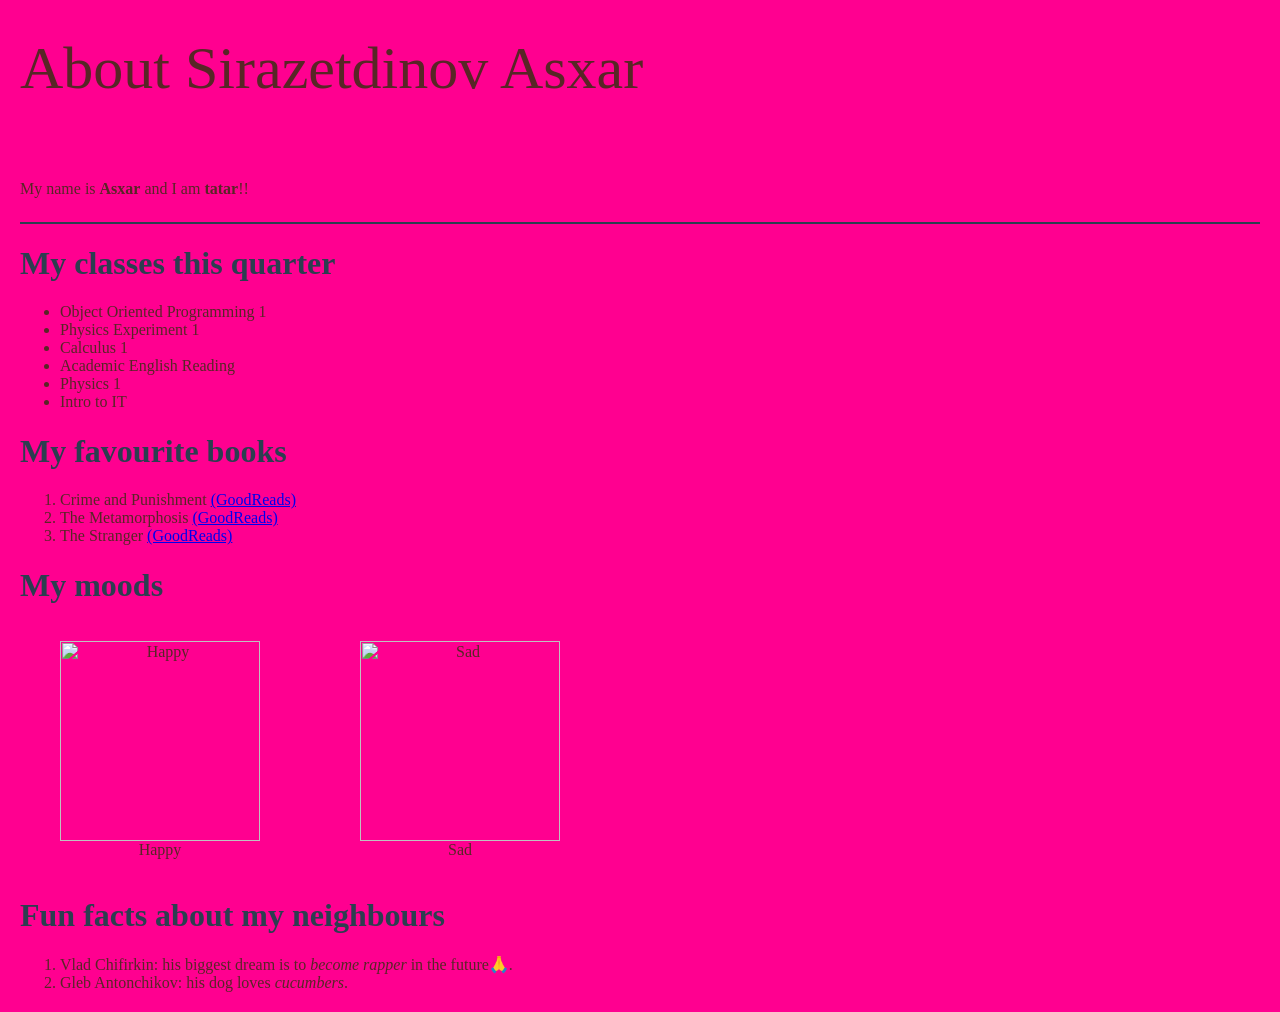
==== index.html @ d78a8f5c "Add files via upload" ====
<body>
    <p style="font-size: 60px;">About Sirazetdinov Asxar</p>
    <p>My name is <b>Asxar</b> and I am <b>tatar</b>!!</p>
    <hr>
    <h1>My classes this quarter</h1>
    <ul>
        <li>Object Oriented Programming 1</li>
        <li>Physics Experiment 1</li>
        <li>Calculus 1</li>
        <li>Academic English Reading</li>
        <li>Physics 1</li>
        <li>Intro to IT</li>
    </ul>
    <h1>My favourite books</h1>
    <ol>
        <li>Crime and Punishment <a href="https://www.goodreads.com/book/show/7144.Crime_and_Punishment?ac=1&from_search=true&qid=IlOHQYb2XO&rank=1">(GoodReads)</a> </li>
        <li>The Metamorphosis <a href="https://www.goodreads.com/book/show/485894.The_Metamorphosis?ref=nav_sb_ss_1_5">(GoodReads)</a> </li>
        <li>The Stranger <a href="https://www.goodreads.com/book/show/49552.The_Stranger">(GoodReads)</a> </li>
    </ol>
    <h1>My moods</h1>
<div style="display: flex; align-items: center; gap: 20px;">
    <figure style="text-align: center;">
        <img src="https://encrypted-tbn0.gstatic.com/images?q=tbn:ANd9GcQQhhz7fpmPf4qhe7s1xE1xWBILPRpi_GVL-Q&s" alt="Happy" height="200" style="width: auto;">
        <figcaption>Happy</figcaption>
    </figure>
    <figure style="text-align: center;">
        <img src="https://i.pinimg.com/236x/5b/69/c7/5b69c79d71ccd60156ae7df681fe95aa.jpg" alt="Sad" height="200" style="width: auto;">
        <figcaption>Sad</figcaption>
    </figure>
</div>
    <h1>Fun facts about my neighbours</h1>
    <ol>    
        <li>Vlad Chifirkin: his biggest dream is to <em>become rapper</em> in the future🙏.</li>
        <li>Gleb Antonchikov: his dog loves <em>cucumbers</em>.</li>
    </ol>
</body>
<style>
    body {
        font-family: "Comic Sans MS", "Comic Sans", cursive;
        margin: 20px;
        background-color: #ff0090;
        color: #582626;
    }
    h1 {
        color: #2c3e50;
    }
    p {
        line-height: 1.6;
    }
    hr {
        border: none;
        height: 2px;
        background-color: #2c3e50;
        margin: 20px 0;
    }
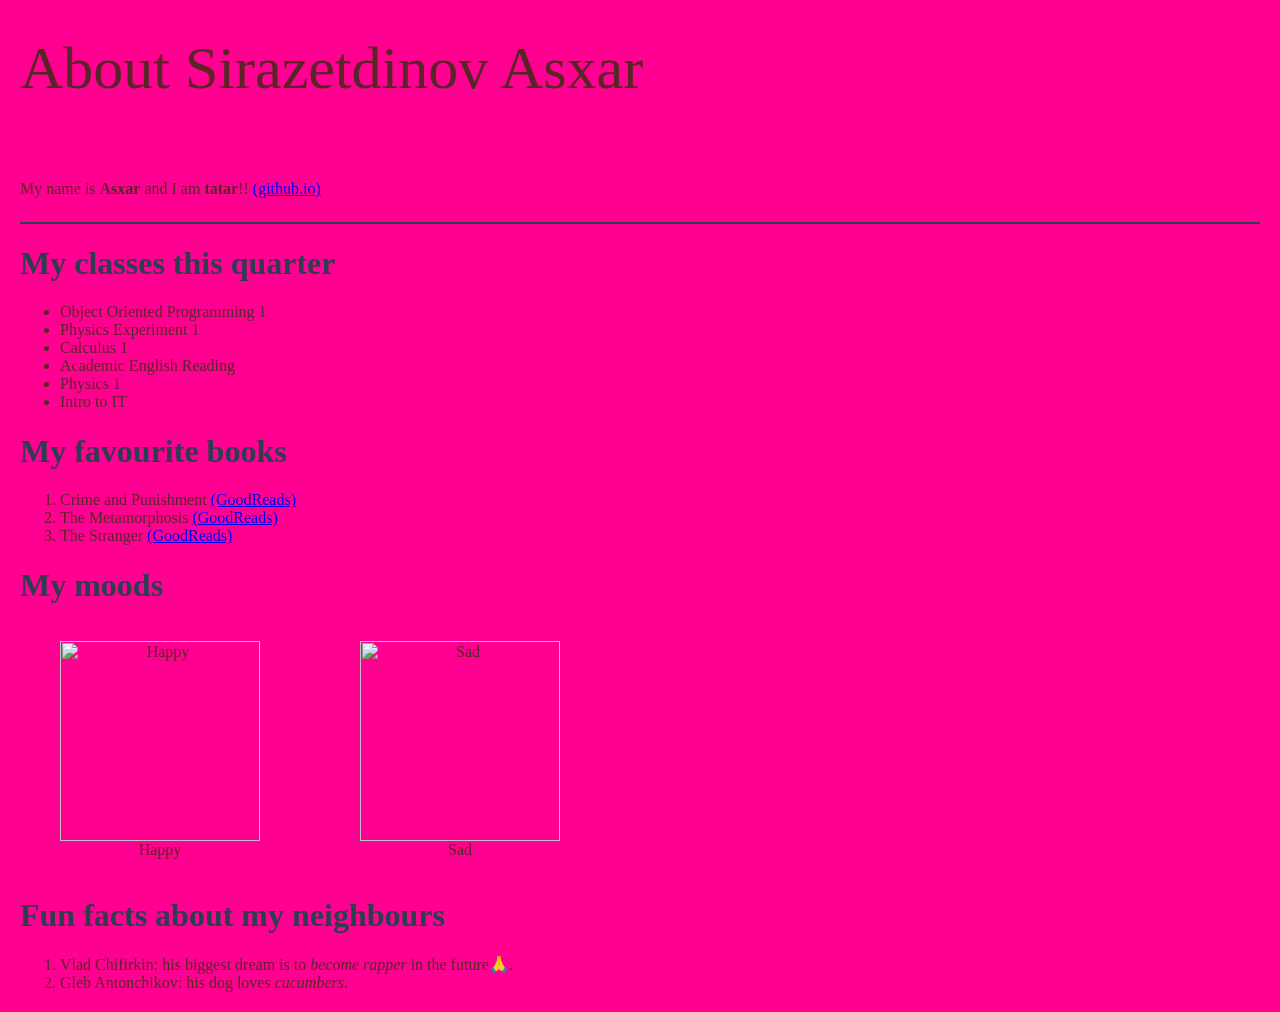
==== commit f4a57d0e: "Add files via upload" ====
--- a/index.html
+++ b/index.html
@@ -1,6 +1,6 @@
 <body>
     <p style="font-size: 60px;">About Sirazetdinov Asxar</p>
-    <p>My name is <b>Asxar</b> and I am <b>tatar</b>!!</p>
+    <p>My name is <b>Asxar</b> and I am <b>tatar</b>!! <a href="https://crewles.github.io">(github.io)</a></p>
     <hr>
     <h1>My classes this quarter</h1>
     <ul>
@@ -33,23 +33,5 @@
         <li>Vlad Chifirkin: his biggest dream is to <em>become rapper</em> in the future🙏.</li>
         <li>Gleb Antonchikov: his dog loves <em>cucumbers</em>.</li>
     </ol>
+    <link rel="stylesheet" href="main.css">
 </body>
-<style>
-    body {
-        font-family: "Comic Sans MS", "Comic Sans", cursive;
-        margin: 20px;
-        background-color: #ff0090;
-        color: #582626;
-    }
-    h1 {
-        color: #2c3e50;
-    }
-    p {
-        line-height: 1.6;
-    }
-    hr {
-        border: none;
-        height: 2px;
-        background-color: #2c3e50;
-        margin: 20px 0;
-    }
--- a/main.css
+++ b/main.css
@@ -0,0 +1,18 @@
+body {
+        font-family: "Comic Sans MS", "Comic Sans", cursive;
+        margin: 20px;
+        background-color: #ff0090;
+        color: #582626;
+    }
+    h1 {
+        color: #2c3e50;
+    }
+    p {
+        line-height: 1.6;
+    }
+    hr {
+        border: none;
+        height: 2px;
+        background-color: #2c3e50;
+        margin: 20px 0;
+    }
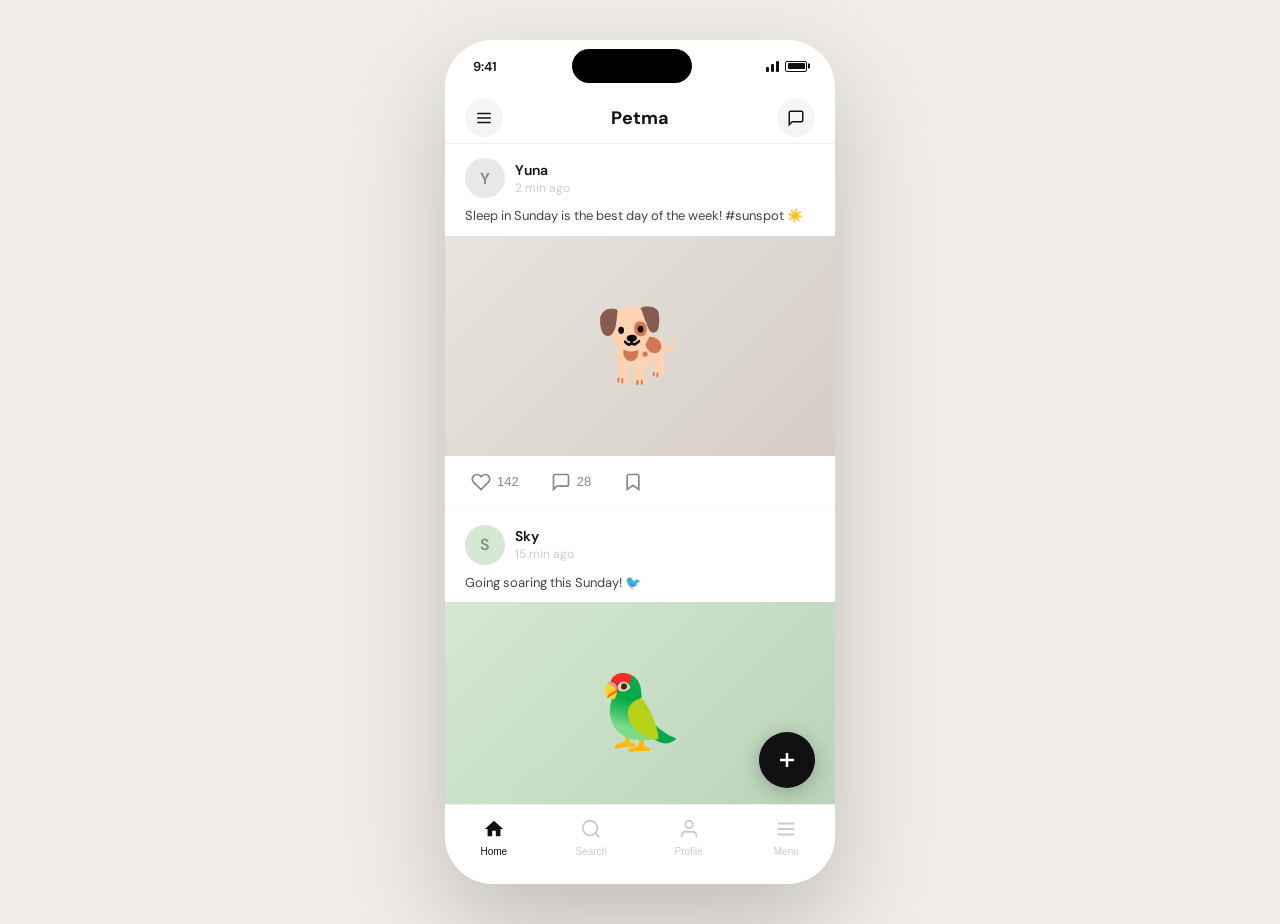
==== commit abe2e406: "Rename main.html to index.html" ====
--- a/index.html
+++ b/index.html
@@ -1,37 +1,579 @@
-<body>
-    <p style="font-size: 60px;">About Sirazetdinov Asxar</p>
-    <p>My name is <b>Asxar</b> and I am <b>tatar</b>!! <a href="https://crewles.github.io">(github.io)</a></p>
-    <hr>
-    <h1>My classes this quarter</h1>
-    <ul>
-        <li>Object Oriented Programming 1</li>
-        <li>Physics Experiment 1</li>
-        <li>Calculus 1</li>
-        <li>Academic English Reading</li>
-        <li>Physics 1</li>
-        <li>Intro to IT</li>
-    </ul>
-    <h1>My favourite books</h1>
-    <ol>
-        <li>Crime and Punishment <a href="https://www.goodreads.com/book/show/7144.Crime_and_Punishment?ac=1&from_search=true&qid=IlOHQYb2XO&rank=1">(GoodReads)</a> </li>
-        <li>The Metamorphosis <a href="https://www.goodreads.com/book/show/485894.The_Metamorphosis?ref=nav_sb_ss_1_5">(GoodReads)</a> </li>
-        <li>The Stranger <a href="https://www.goodreads.com/book/show/49552.The_Stranger">(GoodReads)</a> </li>
-    </ol>
-    <h1>My moods</h1>
-<div style="display: flex; align-items: center; gap: 20px;">
-    <figure style="text-align: center;">
-        <img src="https://encrypted-tbn0.gstatic.com/images?q=tbn:ANd9GcQQhhz7fpmPf4qhe7s1xE1xWBILPRpi_GVL-Q&s" alt="Happy" height="200" style="width: auto;">
-        <figcaption>Happy</figcaption>
-    </figure>
-    <figure style="text-align: center;">
-        <img src="https://i.pinimg.com/236x/5b/69/c7/5b69c79d71ccd60156ae7df681fe95aa.jpg" alt="Sad" height="200" style="width: auto;">
-        <figcaption>Sad</figcaption>
-    </figure>
-</div>
-    <h1>Fun facts about my neighbours</h1>
-    <ol>    
-        <li>Vlad Chifirkin: his biggest dream is to <em>become rapper</em> in the future🙏.</li>
-        <li>Gleb Antonchikov: his dog loves <em>cucumbers</em>.</li>
-    </ol>
-    <link rel="stylesheet" href="main.css">
-</body>
+<!DOCTYPE html>
+<html lang="en">
+<head>
+<meta charset="UTF-8">
+<meta name="viewport" content="width=device-width, initial-scale=1.0">
+<title>Petma App</title>
+<link href="https://fonts.googleapis.com/css2?family=DM+Sans:wght@400;500;600;700&display=swap" rel="stylesheet">
+<style>
+  * { margin: 0; padding: 0; box-sizing: border-box; }
+  body {
+    font-family: 'DM Sans', sans-serif;
+    background: #F0EDE8;
+    display: flex;
+    align-items: center;
+    justify-content: center;
+    min-height: 100vh;
+    padding: 40px;
+  }
+
+  .phone {
+    width: 390px;
+    height: 844px;
+    background: #fff;
+    border-radius: 48px;
+    overflow: hidden;
+    box-shadow: 0 40px 100px rgba(0,0,0,0.2);
+    display: flex;
+    flex-direction: column;
+    position: relative;
+  }
+
+  /* Status Bar */
+  .status-bar {
+    height: 52px;
+    background: #fff;
+    display: flex;
+    align-items: center;
+    justify-content: space-between;
+    padding: 0 28px;
+    font-size: 13px;
+    font-weight: 600;
+    color: #111;
+    flex-shrink: 0;
+    z-index: 10;
+  }
+  .dynamic-island {
+    width: 120px; height: 34px;
+    background: #000; border-radius: 20px;
+  }
+  .status-icons { display: flex; gap: 6px; align-items: center; }
+  .signal { display: flex; gap: 2px; align-items: flex-end; }
+  .signal span { background: #111; border-radius: 1px; width: 3px; }
+  .signal span:nth-child(1) { height: 5px; }
+  .signal span:nth-child(2) { height: 8px; }
+  .signal span:nth-child(3) { height: 11px; }
+  .battery {
+    width: 22px; height: 11px; border: 1.5px solid #111;
+    border-radius: 2px; position: relative; display: flex;
+    align-items: center; padding: 1.5px;
+  }
+  .battery::after {
+    content: ''; position: absolute; right: -4px; top: 50%;
+    transform: translateY(-50%); width: 2px; height: 5px;
+    background: #111; border-radius: 0 1px 1px 0;
+  }
+  .battery-fill { background: #111; border-radius: 1px; flex: 1; height: 100%; }
+
+  /* Top Nav */
+  .top-nav {
+    height: 52px;
+    display: flex;
+    align-items: center;
+    justify-content: space-between;
+    padding: 0 20px;
+    border-bottom: 1px solid #F0F0F0;
+    flex-shrink: 0;
+  }
+  .nav-title { font-size: 18px; font-weight: 700; color: #111; }
+  .icon-btn {
+    width: 38px; height: 38px; border-radius: 50%;
+    background: #F5F5F5; display: flex; align-items: center;
+    justify-content: center; cursor: pointer; transition: background 0.15s;
+    border: none; outline: none;
+  }
+  .icon-btn:hover { background: #EBEBEB; }
+  .icon-btn:active { background: #E0E0E0; transform: scale(0.95); }
+  .icon-btn svg { width: 18px; height: 18px; }
+
+  /* Screens */
+  .screen {
+    display: none;
+    flex-direction: column;
+    flex: 1;
+    overflow: hidden;
+  }
+  .screen.active { display: flex; }
+
+  /* Scrollable content */
+  .scroll-area {
+    flex: 1;
+    overflow-y: auto;
+    overflow-x: hidden;
+  }
+  .scroll-area::-webkit-scrollbar { display: none; }
+
+  /* Bottom Nav */
+  .bottom-nav {
+    height: 80px;
+    display: flex;
+    border-top: 1px solid #F0F0F0;
+    padding-bottom: 16px;
+    flex-shrink: 0;
+    background: #fff;
+    z-index: 10;
+  }
+  .nav-tab {
+    flex: 1; display: flex; flex-direction: column;
+    align-items: center; justify-content: center; gap: 4px;
+    cursor: pointer; transition: opacity 0.15s;
+    border: none; background: none; outline: none;
+  }
+  .nav-tab:active { opacity: 0.6; }
+  .nav-tab .tab-icon { width: 26px; height: 26px; display: flex; align-items: center; justify-content: center; }
+  .nav-tab .tab-label { font-size: 10px; color: #CCC; font-weight: 500; }
+  .nav-tab.active .tab-label { color: #111; }
+
+  /* ── HOME ── */
+  .post { border-bottom: 1px solid #F5F5F5; padding-bottom: 8px; }
+  .post-header {
+    display: flex; align-items: center;
+    gap: 10px; padding: 14px 20px 8px;
+  }
+  .avatar {
+    width: 40px; height: 40px; border-radius: 50%;
+    background: #E8E8E8; flex-shrink: 0;
+    display: flex; align-items: center; justify-content: center;
+    font-size: 16px; font-weight: 600; color: #888;
+  }
+  .post-user-name { font-size: 14px; font-weight: 600; color: #111; }
+  .post-time { font-size: 12px; color: #CCC; margin-top: 1px; }
+  .post-caption { font-size: 13px; color: #444; padding: 0 20px 10px; line-height: 1.5; }
+  .post-image {
+    width: 100%; height: 220px;
+    display: flex; align-items: center; justify-content: center;
+  }
+  .pet-emoji { font-size: 72px; }
+  .post-actions {
+    display: flex; align-items: center;
+    gap: 20px; padding: 10px 20px 4px;
+  }
+  .action-btn {
+    display: flex; align-items: center; gap: 6px;
+    background: none; border: none; cursor: pointer;
+    padding: 6px; border-radius: 8px; transition: background 0.15s;
+  }
+  .action-btn:hover { background: #F5F5F5; }
+  .action-btn:active { background: #EBEBEB; transform: scale(0.95); }
+  .action-count { font-size: 13px; color: #888; font-weight: 500; }
+  .fab {
+    width: 56px; height: 56px; border-radius: 50%;
+    background: #111; position: absolute;
+    bottom: 96px; right: 20px;
+    display: flex; align-items: center; justify-content: center;
+    box-shadow: 0 4px 20px rgba(0,0,0,0.25);
+    cursor: pointer; border: none; transition: transform 0.15s, box-shadow 0.15s;
+    z-index: 5;
+  }
+  .fab:hover { transform: scale(1.05); box-shadow: 0 6px 24px rgba(0,0,0,0.3); }
+  .fab:active { transform: scale(0.95); }
+
+  /* ── PROFILE ── */
+  .profile-cover {
+    height: 140px;
+    background: linear-gradient(135deg, #C9C2B8 0%, #A89E93 100%);
+    position: relative; flex-shrink: 0;
+  }
+  .profile-avatar-wrap {
+    width: 80px; height: 80px; border-radius: 50%;
+    background: #D4CFC9; border: 4px solid #FFF;
+    position: absolute; bottom: -40px; left: 20px;
+    display: flex; align-items: center; justify-content: center;
+    font-size: 32px;
+  }
+  .profile-edit {
+    position: absolute; bottom: 12px; right: 20px;
+    width: 36px; height: 36px; border-radius: 50%;
+    background: rgba(255,255,255,0.9);
+    display: flex; align-items: center; justify-content: center;
+    cursor: pointer; border: none; transition: background 0.15s;
+  }
+  .profile-edit:hover { background: #fff; }
+  .profile-info { padding: 50px 20px 14px; }
+  .profile-name { font-size: 20px; font-weight: 700; color: #111; }
+  .profile-loc { font-size: 13px; color: #AAA; margin-top: 2px; }
+  .profile-stats { display: flex; gap: 28px; margin-top: 12px; }
+  .stat-item { text-align: left; }
+  .stat-num { font-size: 17px; font-weight: 700; color: #111; }
+  .stat-lbl { font-size: 11px; color: #AAA; margin-top: 1px; }
+  .profile-bio { font-size: 13px; color: #555; line-height: 1.5; margin-top: 12px; }
+  .tags-row { display: flex; gap: 8px; flex-wrap: wrap; padding: 12px 20px; }
+  .tag {
+    background: #F5F3F0; border-radius: 20px;
+    padding: 5px 13px; font-size: 12px; color: #555; font-weight: 500;
+    cursor: pointer; transition: background 0.15s;
+  }
+  .tag:hover { background: #EAE8E4; }
+  .profile-tabs { display: flex; border-bottom: 1px solid #F0F0F0; padding: 0 20px; }
+  .profile-tab {
+    padding: 10px 16px; font-size: 13px; font-weight: 500;
+    color: #CCC; cursor: pointer; border: none; background: none;
+    border-bottom: 2px solid transparent; transition: color 0.15s;
+  }
+  .profile-tab.active { color: #111; border-bottom: 2px solid #111; }
+  .posts-grid { display: grid; grid-template-columns: 1fr 1fr 1fr; gap: 2px; }
+  .grid-cell {
+    aspect-ratio: 1; background: #EAE7E2;
+    display: flex; align-items: center; justify-content: center;
+    font-size: 32px; cursor: pointer; transition: opacity 0.15s;
+  }
+  .grid-cell:hover { opacity: 0.85; }
+
+  /* ── SEARCH ── */
+  .search-bar-wrap { display: flex; align-items: center; gap: 10px; padding: 10px 20px; }
+  .search-input {
+    flex: 1; height: 40px; background: #F5F5F5;
+    border-radius: 12px; display: flex; align-items: center;
+    gap: 8px; padding: 0 14px; cursor: text;
+  }
+  .search-ph { font-size: 14px; color: #BBB; }
+  .cancel-lnk { font-size: 14px; color: #111; font-weight: 500; cursor: pointer; }
+  .cancel-lnk:hover { opacity: 0.7; }
+  .filter-row { display: flex; gap: 8px; padding: 0 20px 12px; overflow: hidden; }
+  .chip {
+    background: #F5F3F0; border-radius: 20px; padding: 5px 14px;
+    font-size: 12px; color: #555; font-weight: 500;
+    cursor: pointer; white-space: nowrap; border: none;
+    transition: background 0.15s, color 0.15s;
+  }
+  .chip.active { background: #111; color: #fff; }
+  .chip:hover:not(.active) { background: #EAE8E4; }
+  .section-head { font-size: 14px; font-weight: 700; color: #111; padding: 4px 20px 8px; }
+  .search-grid { display: grid; grid-template-columns: 1fr 1fr; gap: 6px; padding: 0 20px 12px; }
+  .search-cell {
+    aspect-ratio: 1; border-radius: 12px; background: #EAE7E2;
+    display: flex; align-items: center; justify-content: center;
+    font-size: 36px; cursor: pointer; transition: opacity 0.15s;
+  }
+  .search-cell:hover { opacity: 0.85; }
+
+  /* ── MENU ── */
+  .menu-user {
+    display: flex; align-items: center; gap: 14px;
+    padding: 20px; border-bottom: 1px solid #F0F0F0;
+  }
+  .menu-avatar {
+    width: 54px; height: 54px; border-radius: 50%;
+    background: #D4CFC9; display: flex; align-items: center;
+    justify-content: center; font-size: 26px;
+  }
+  .menu-user-name { font-size: 16px; font-weight: 700; color: #111; }
+  .menu-user-handle { font-size: 13px; color: #AAA; margin-top: 2px; }
+  .menu-item {
+    display: flex; align-items: center; gap: 16px;
+    padding: 16px 20px; border-bottom: 1px solid #F5F5F5;
+    cursor: pointer; transition: background 0.15s;
+  }
+  .menu-item:hover { background: #FAFAFA; }
+  .menu-item:active { background: #F0F0F0; }
+  .menu-icon {
+    width: 42px; height: 42px; border-radius: 12px;
+    background: #F5F3F0; display: flex; align-items: center; justify-content: center;
+    flex-shrink: 0;
+  }
+  .menu-icon svg { width: 20px; height: 20px; }
+  .menu-item-label { font-size: 15px; font-weight: 500; color: #111; }
+  .menu-item-sub { font-size: 12px; color: #AAA; margin-top: 1px; }
+  .menu-arrow { margin-left: auto; font-size: 18px; color: #CCC; }
+  .back-btn {
+    display: flex; align-items: center; gap: 6px;
+    font-size: 14px; color: #888; font-weight: 500;
+    cursor: pointer; background: none; border: none;
+    padding: 4px 8px; border-radius: 8px; transition: background 0.15s;
+  }
+  .back-btn:hover { background: #F5F5F5; }
+</style>
+</head>
+<body>
+
+<div class="phone" id="app">
+
+  <!-- Status Bar (always visible) -->
+  <div class="status-bar">
+    <span>9:41</span>
+    <div class="dynamic-island"></div>
+    <div class="status-icons">
+      <div class="signal"><span></span><span></span><span></span></div>
+      <div class="battery"><div class="battery-fill"></div></div>
+    </div>
+  </div>
+
+  <!-- ══ HOME SCREEN ══ -->
+  <div class="screen active" id="screen-home">
+    <div class="top-nav">
+      <button class="icon-btn" onclick="goTo('menu')">
+        <svg viewBox="0 0 24 24" fill="none" stroke="#111" stroke-width="2"><line x1="3" y1="6" x2="21" y2="6"/><line x1="3" y1="12" x2="21" y2="12"/><line x1="3" y1="18" x2="21" y2="18"/></svg>
+      </button>
+      <div class="nav-title">Petma</div>
+      <button class="icon-btn">
+        <svg viewBox="0 0 24 24" fill="none" stroke="#111" stroke-width="2"><path d="M21 15a2 2 0 0 1-2 2H7l-4 4V5a2 2 0 0 1 2-2h14a2 2 0 0 1 2 2z"/></svg>
+      </button>
+    </div>
+    <div class="scroll-area">
+      <div class="post">
+        <div class="post-header">
+          <div class="avatar">Y</div>
+          <div>
+            <div class="post-user-name">Yuna</div>
+            <div class="post-time">2 min ago</div>
+          </div>
+        </div>
+        <div class="post-caption">Sleep in Sunday is the best day of the week! #sunspot ☀️</div>
+        <div class="post-image" style="background: linear-gradient(135deg,#E8E4DE,#D4CEC7)"><span class="pet-emoji">🐕</span></div>
+        <div class="post-actions">
+          <button class="action-btn" onclick="toggleLike(this)">
+            <svg id="heart1" width="20" height="20" viewBox="0 0 24 24" fill="none" stroke="#888" stroke-width="2"><path d="M20.84 4.61a5.5 5.5 0 0 0-7.78 0L12 5.67l-1.06-1.06a5.5 5.5 0 0 0-7.78 7.78l1.06 1.06L12 21.23l7.78-7.78 1.06-1.06a5.5 5.5 0 0 0 0-7.78z"/></svg>
+            <span class="action-count">142</span>
+          </button>
+          <button class="action-btn">
+            <svg width="20" height="20" viewBox="0 0 24 24" fill="none" stroke="#888" stroke-width="2"><path d="M21 15a2 2 0 0 1-2 2H7l-4 4V5a2 2 0 0 1 2-2h14a2 2 0 0 1 2 2z"/></svg>
+            <span class="action-count">28</span>
+          </button>
+          <button class="action-btn">
+            <svg width="20" height="20" viewBox="0 0 24 24" fill="none" stroke="#888" stroke-width="2"><path d="M19 21l-7-5-7 5V5a2 2 0 0 1 2-2h10a2 2 0 0 1 2 2z"/></svg>
+          </button>
+        </div>
+      </div>
+      <div class="post">
+        <div class="post-header">
+          <div class="avatar" style="background:#D4E8D4">S</div>
+          <div>
+            <div class="post-user-name">Sky</div>
+            <div class="post-time">15 min ago</div>
+          </div>
+        </div>
+        <div class="post-caption">Going soaring this Sunday! 🐦</div>
+        <div class="post-image" style="background: linear-gradient(135deg,#D4E8D4,#B8D4B8)"><span class="pet-emoji">🦜</span></div>
+        <div class="post-actions">
+          <button class="action-btn" onclick="toggleLike(this)">
+            <svg width="20" height="20" viewBox="0 0 24 24" fill="none" stroke="#888" stroke-width="2"><path d="M20.84 4.61a5.5 5.5 0 0 0-7.78 0L12 5.67l-1.06-1.06a5.5 5.5 0 0 0-7.78 7.78l1.06 1.06L12 21.23l7.78-7.78 1.06-1.06a5.5 5.5 0 0 0 0-7.78z"/></svg>
+            <span class="action-count">87</span>
+          </button>
+          <button class="action-btn">
+            <svg width="20" height="20" viewBox="0 0 24 24" fill="none" stroke="#888" stroke-width="2"><path d="M21 15a2 2 0 0 1-2 2H7l-4 4V5a2 2 0 0 1 2-2h14a2 2 0 0 1 2 2z"/></svg>
+            <span class="action-count">11</span>
+          </button>
+          <button class="action-btn">
+            <svg width="20" height="20" viewBox="0 0 24 24" fill="none" stroke="#888" stroke-width="2"><path d="M19 21l-7-5-7 5V5a2 2 0 0 1 2-2h10a2 2 0 0 1 2 2z"/></svg>
+          </button>
+        </div>
+      </div>
+      <div class="post">
+        <div class="post-header">
+          <div class="avatar" style="background:#E8D4D4">T</div>
+          <div>
+            <div class="post-user-name">Thea</div>
+            <div class="post-time">1 hour ago</div>
+          </div>
+        </div>
+        <div class="post-caption">MFWI's Sunday night and I have to go back to work in the morning. 😿</div>
+        <div class="post-image" style="background: linear-gradient(135deg,#E8D4E8,#D4B8D4)"><span class="pet-emoji">🐱</span></div>
+        <div class="post-actions">
+          <button class="action-btn" onclick="toggleLike(this)">
+            <svg width="20" height="20" viewBox="0 0 24 24" fill="none" stroke="#888" stroke-width="2"><path d="M20.84 4.61a5.5 5.5 0 0 0-7.78 0L12 5.67l-1.06-1.06a5.5 5.5 0 0 0-7.78 7.78l1.06 1.06L12 21.23l7.78-7.78 1.06-1.06a5.5 5.5 0 0 0 0-7.78z"/></svg>
+            <span class="action-count">203</span>
+          </button>
+          <button class="action-btn">
+            <svg width="20" height="20" viewBox="0 0 24 24" fill="none" stroke="#888" stroke-width="2"><path d="M21 15a2 2 0 0 1-2 2H7l-4 4V5a2 2 0 0 1 2-2h14a2 2 0 0 1 2 2z"/></svg>
+            <span class="action-count">54</span>
+          </button>
+          <button class="action-btn">
+            <svg width="20" height="20" viewBox="0 0 24 24" fill="none" stroke="#888" stroke-width="2"><path d="M19 21l-7-5-7 5V5a2 2 0 0 1 2-2h10a2 2 0 0 1 2 2z"/></svg>
+          </button>
+        </div>
+      </div>
+    </div>
+    <button class="fab" onclick="alert('Create new post!')">
+      <svg width="24" height="24" viewBox="0 0 24 24" fill="none" stroke="#fff" stroke-width="2.5"><line x1="12" y1="5" x2="12" y2="19"/><line x1="5" y1="12" x2="19" y2="12"/></svg>
+    </button>
+    <div class="bottom-nav">
+      <button class="nav-tab active" onclick="goTo('home')">
+        <div class="tab-icon"><svg width="22" height="22" viewBox="0 0 24 24" fill="#111"><path d="M10 20v-6h4v6h5v-8h3L12 3 2 12h3v8z"/></svg></div>
+        <span class="tab-label active">Home</span>
+      </button>
+      <button class="nav-tab" onclick="goTo('search')">
+        <div class="tab-icon"><svg width="22" height="22" viewBox="0 0 24 24" fill="none" stroke="#CCC" stroke-width="2"><circle cx="11" cy="11" r="8"/><line x1="21" y1="21" x2="16.65" y2="16.65"/></svg></div>
+        <span class="tab-label">Search</span>
+      </button>
+      <button class="nav-tab" onclick="goTo('profile')">
+        <div class="tab-icon"><svg width="22" height="22" viewBox="0 0 24 24" fill="none" stroke="#CCC" stroke-width="2"><path d="M20 21v-2a4 4 0 0 0-4-4H8a4 4 0 0 0-4 4v2"/><circle cx="12" cy="7" r="4"/></svg></div>
+        <span class="tab-label">Profile</span>
+      </button>
+      <button class="nav-tab" onclick="goTo('menu')">
+        <div class="tab-icon"><svg width="22" height="22" viewBox="0 0 24 24" fill="none" stroke="#CCC" stroke-width="2"><line x1="3" y1="6" x2="21" y2="6"/><line x1="3" y1="12" x2="21" y2="12"/><line x1="3" y1="18" x2="21" y2="18"/></svg></div>
+        <span class="tab-label">Menu</span>
+      </button>
+    </div>
+  </div>
+
+  <!-- ══ PROFILE SCREEN ══ -->
+  <div class="screen" id="screen-profile">
+    <div class="top-nav">
+      <div class="nav-title">Profile</div>
+      <button class="icon-btn">
+        <svg viewBox="0 0 24 24" fill="none" stroke="#111" stroke-width="2"><circle cx="12" cy="12" r="3"/><path d="M19.4 15a1.65 1.65 0 0 0 .33 1.82l.06.06a2 2 0 0 1-2.83 2.83l-.06-.06a1.65 1.65 0 0 0-1.82-.33 1.65 1.65 0 0 0-1 1.51V21a2 2 0 0 1-4 0v-.09A1.65 1.65 0 0 0 9 19.4a1.65 1.65 0 0 0-1.82.33l-.06.06a2 2 0 0 1-2.83-2.83l.06-.06A1.65 1.65 0 0 0 4.68 15a1.65 1.65 0 0 0-1.51-1H3a2 2 0 0 1 0-4h.09A1.65 1.65 0 0 0 4.6 9a1.65 1.65 0 0 0-.33-1.82l-.06-.06a2 2 0 0 1 2.83-2.83l.06.06A1.65 1.65 0 0 0 9 4.68a1.65 1.65 0 0 0 1-1.51V3a2 2 0 0 1 4 0v.09a1.65 1.65 0 0 0 1 1.51 1.65 1.65 0 0 0 1.82-.33l.06-.06a2 2 0 0 1 2.83 2.83l-.06.06A1.65 1.65 0 0 0 19.4 9a1.65 1.65 0 0 0 1.51 1H21a2 2 0 0 1 0 4h-.09a1.65 1.65 0 0 0-1.51 1z"/></svg>
+      </button>
+    </div>
+    <div class="scroll-area">
+      <div class="profile-cover">
+        <div class="profile-avatar-wrap">🐾</div>
+        <button class="profile-edit">
+          <svg width="16" height="16" viewBox="0 0 24 24" fill="none" stroke="#111" stroke-width="2"><path d="M11 4H4a2 2 0 0 0-2 2v14a2 2 0 0 0 2 2h14a2 2 0 0 0 2-2v-7"/><path d="M18.5 2.5a2.121 2.121 0 0 1 3 3L12 15l-4 1 1-4 9.5-9.5z"/></svg>
+        </button>
+      </div>
+      <div class="profile-info">
+        <div class="profile-name">First Last</div>
+        <div class="profile-loc">San Francisco · @firstlast</div>
+        <div class="profile-stats">
+          <div class="stat-item"><div class="stat-num">194</div><div class="stat-lbl">Following</div></div>
+          <div class="stat-item"><div class="stat-num">611</div><div class="stat-lbl">Followers</div></div>
+          <div class="stat-item"><div class="stat-num">48</div><div class="stat-lbl">Posts</div></div>
+        </div>
+        <div class="profile-bio">Pets should be able to customize their profile description to tell other pets about themselves.</div>
+      </div>
+      <div class="tags-row">
+        <div class="tag">friendly</div><div class="tag">exploring</div>
+        <div class="tag">eating</div><div class="tag">napping</div><div class="tag">fetch</div>
+      </div>
+      <div class="profile-tabs">
+        <button class="profile-tab active" onclick="switchTab(this)">My posts</button>
+        <button class="profile-tab" onclick="switchTab(this)">Likes</button>
+        <button class="profile-tab" onclick="switchTab(this)">Bookmarks</button>
+      </div>
+      <div class="posts-grid">
+        <div class="grid-cell">🐕</div><div class="grid-cell">🐱</div><div class="grid-cell">🐰</div>
+        <div class="grid-cell">🦜</div><div class="grid-cell">🐹</div><div class="grid-cell">🐾</div>
+      </div>
+    </div>
+    <div class="bottom-nav">
+      <button class="nav-tab" onclick="goTo('home')"><div class="tab-icon"><svg width="22" height="22" viewBox="0 0 24 24" fill="none" stroke="#CCC" stroke-width="2"><path d="M3 9l9-7 9 7v11a2 2 0 0 1-2 2H5a2 2 0 0 1-2-2z"/><polyline points="9 22 9 12 15 12 15 22"/></svg></div><span class="tab-label">Home</span></button>
+      <button class="nav-tab" onclick="goTo('search')"><div class="tab-icon"><svg width="22" height="22" viewBox="0 0 24 24" fill="none" stroke="#CCC" stroke-width="2"><circle cx="11" cy="11" r="8"/><line x1="21" y1="21" x2="16.65" y2="16.65"/></svg></div><span class="tab-label">Search</span></button>
+      <button class="nav-tab active" onclick="goTo('profile')"><div class="tab-icon"><svg width="22" height="22" viewBox="0 0 24 24" fill="#111"><path d="M12 12c2.7 0 4.8-2.1 4.8-4.8S14.7 2.4 12 2.4 7.2 4.5 7.2 7.2 9.3 12 12 12zm0 2.4c-3.2 0-9.6 1.6-9.6 4.8v2.4h19.2v-2.4c0-3.2-6.4-4.8-9.6-4.8z"/></svg></div><span class="tab-label active">Profile</span></button>
+      <button class="nav-tab" onclick="goTo('menu')"><div class="tab-icon"><svg width="22" height="22" viewBox="0 0 24 24" fill="none" stroke="#CCC" stroke-width="2"><line x1="3" y1="6" x2="21" y2="6"/><line x1="3" y1="12" x2="21" y2="12"/><line x1="3" y1="18" x2="21" y2="18"/></svg></div><span class="tab-label">Menu</span></button>
+    </div>
+  </div>
+
+  <!-- ══ SEARCH SCREEN ══ -->
+  <div class="screen" id="screen-search">
+    <div class="top-nav">
+      <div class="nav-title">Search</div>
+      <span class="cancel-lnk" onclick="goTo('home')">Cancel</span>
+    </div>
+    <div class="scroll-area">
+      <div class="search-bar-wrap">
+        <div class="search-input">
+          <svg width="16" height="16" viewBox="0 0 24 24" fill="none" stroke="#AAA" stroke-width="2"><circle cx="11" cy="11" r="8"/><line x1="21" y1="21" x2="16.65" y2="16.65"/></svg>
+          <span class="search-ph">Search for tags and users</span>
+        </div>
+      </div>
+      <div class="filter-row">
+        <button class="chip active" onclick="toggleChip(this)">friendly</button>
+        <button class="chip" onclick="toggleChip(this)">exploring</button>
+        <button class="chip" onclick="toggleChip(this)">eating</button>
+        <button class="chip" onclick="toggleChip(this)">napping</button>
+        <button class="chip" onclick="toggleChip(this)">fetch</button>
+      </div>
+      <div class="section-head">Pets you follow</div>
+      <div class="search-grid">
+        <div class="search-cell">🐕</div><div class="search-cell">🐱</div>
+      </div>
+      <div class="section-head">Trending</div>
+      <div class="search-grid">
+        <div class="search-cell">🐰</div><div class="search-cell">🦜</div>
+      </div>
+      <div class="section-head">New</div>
+      <div class="search-grid">
+        <div class="search-cell">🐹</div><div class="search-cell">🐶</div>
+      </div>
+      <div class="section-head">Suggested for you</div>
+      <div class="search-grid">
+        <div class="search-cell">🐈</div><div class="search-cell">🐾</div>
+      </div>
+    </div>
+    <div class="bottom-nav">
+      <button class="nav-tab" onclick="goTo('home')"><div class="tab-icon"><svg width="22" height="22" viewBox="0 0 24 24" fill="none" stroke="#CCC" stroke-width="2"><path d="M3 9l9-7 9 7v11a2 2 0 0 1-2 2H5a2 2 0 0 1-2-2z"/><polyline points="9 22 9 12 15 12 15 22"/></svg></div><span class="tab-label">Home</span></button>
+      <button class="nav-tab active" onclick="goTo('search')"><div class="tab-icon"><svg width="22" height="22" viewBox="0 0 24 24" fill="#111"><path d="M15.5 14h-.79l-.28-.27A6.471 6.471 0 0 0 16 9.5 6.5 6.5 0 1 0 9.5 16c1.61 0 3.09-.59 4.23-1.57l.27.28v.79l5 4.99L20.49 19l-4.99-5zm-6 0C7.01 14 5 11.99 5 9.5S7.01 5 9.5 5 14 7.01 14 9.5 11.99 14 9.5 14z"/></svg></div><span class="tab-label active">Search</span></button>
+      <button class="nav-tab" onclick="goTo('profile')"><div class="tab-icon"><svg width="22" height="22" viewBox="0 0 24 24" fill="none" stroke="#CCC" stroke-width="2"><path d="M20 21v-2a4 4 0 0 0-4-4H8a4 4 0 0 0-4 4v2"/><circle cx="12" cy="7" r="4"/></svg></div><span class="tab-label">Profile</span></button>
+      <button class="nav-tab" onclick="goTo('menu')"><div class="tab-icon"><svg width="22" height="22" viewBox="0 0 24 24" fill="none" stroke="#CCC" stroke-width="2"><line x1="3" y1="6" x2="21" y2="6"/><line x1="3" y1="12" x2="21" y2="12"/><line x1="3" y1="18" x2="21" y2="18"/></svg></div><span class="tab-label">Menu</span></button>
+    </div>
+  </div>
+
+  <!-- ══ MENU SCREEN ══ -->
+  <div class="screen" id="screen-menu">
+    <div class="top-nav">
+      <button class="back-btn" onclick="goTo('home')">
+        <svg width="18" height="18" viewBox="0 0 24 24" fill="none" stroke="#888" stroke-width="2"><polyline points="15 18 9 12 15 6"/></svg>
+        Back
+      </button>
+    </div>
+    <div class="scroll-area">
+      <div class="menu-user">
+        <div class="menu-avatar">🐾</div>
+        <div>
+          <div class="menu-user-name">First Last</div>
+          <div class="menu-user-handle">@firstlast</div>
+        </div>
+      </div>
+      <div class="menu-item" onclick="goTo('home')">
+        <div class="menu-icon"><svg viewBox="0 0 24 24" fill="none" stroke="#555" stroke-width="2"><path d="M3 9l9-7 9 7v11a2 2 0 0 1-2 2H5a2 2 0 0 1-2-2z"/><polyline points="9 22 9 12 15 12 15 22"/></svg></div>
+        <div><div class="menu-item-label">Home</div><div class="menu-item-sub">Your feed</div></div>
+        <div class="menu-arrow">›</div>
+      </div>
+      <div class="menu-item" onclick="goTo('profile')">
+        <div class="menu-icon"><svg viewBox="0 0 24 24" fill="none" stroke="#555" stroke-width="2"><path d="M20 21v-2a4 4 0 0 0-4-4H8a4 4 0 0 0-4 4v2"/><circle cx="12" cy="7" r="4"/></svg></div>
+        <div><div class="menu-item-label">Profile</div><div class="menu-item-sub">Your page</div></div>
+        <div class="menu-arrow">›</div>
+      </div>
+      <div class="menu-item" onclick="alert('3 new notifications!')">
+        <div class="menu-icon"><svg viewBox="0 0 24 24" fill="none" stroke="#555" stroke-width="2"><path d="M18 8A6 6 0 0 0 6 8c0 7-3 9-3 9h18s-3-2-3-9"/><path d="M13.73 21a2 2 0 0 1-3.46 0"/></svg></div>
+        <div><div class="menu-item-label">Notifications</div><div class="menu-item-sub">3 new</div></div>
+        <div class="menu-arrow">›</div>
+      </div>
+      <div class="menu-item" onclick="alert('Settings coming soon!')">
+        <div class="menu-icon"><svg viewBox="0 0 24 24" fill="none" stroke="#555" stroke-width="2"><circle cx="12" cy="12" r="3"/><path d="M19.4 15a1.65 1.65 0 0 0 .33 1.82l.06.06a2 2 0 0 1-2.83 2.83l-.06-.06a1.65 1.65 0 0 0-1.82-.33 1.65 1.65 0 0 0-1 1.51V21a2 2 0 0 1-4 0v-.09A1.65 1.65 0 0 0 9 19.4a1.65 1.65 0 0 0-1.82.33l-.06.06a2 2 0 0 1-2.83-2.83l.06-.06A1.65 1.65 0 0 0 4.68 15a1.65 1.65 0 0 0-1.51-1H3a2 2 0 0 1 0-4h.09A1.65 1.65 0 0 0 4.6 9a1.65 1.65 0 0 0-.33-1.82l-.06-.06a2 2 0 0 1 2.83-2.83l.06.06A1.65 1.65 0 0 0 9 4.68a1.65 1.65 0 0 0 1-1.51V3a2 2 0 0 1 4 0v.09a1.65 1.65 0 0 0 1 1.51 1.65 1.65 0 0 0 1.82-.33l.06-.06a2 2 0 0 1 2.83 2.83l-.06.06A1.65 1.65 0 0 0 19.4 9a1.65 1.65 0 0 0 1.51 1H21a2 2 0 0 1 0 4h-.09a1.65 1.65 0 0 0-1.51 1z"/></svg></div>
+        <div><div class="menu-item-label">Settings</div><div class="menu-item-sub">App preferences</div></div>
+        <div class="menu-arrow">›</div>
+      </div>
+      <div class="menu-item" onclick="goTo('search')">
+        <div class="menu-icon"><svg viewBox="0 0 24 24" fill="none" stroke="#555" stroke-width="2"><circle cx="11" cy="11" r="8"/><line x1="21" y1="21" x2="16.65" y2="16.65"/></svg></div>
+        <div><div class="menu-item-label">Search</div><div class="menu-item-sub">Find pets & tags</div></div>
+        <div class="menu-arrow">›</div>
+      </div>
+      <div class="menu-item" onclick="alert('Messaging coming soon!')">
+        <div class="menu-icon"><svg viewBox="0 0 24 24" fill="none" stroke="#555" stroke-width="2"><path d="M21 15a2 2 0 0 1-2 2H7l-4 4V5a2 2 0 0 1 2-2h14a2 2 0 0 1 2 2z"/></svg></div>
+        <div><div class="menu-item-label">Messaging</div><div class="menu-item-sub">Chat with friends</div></div>
+        <div class="menu-arrow">›</div>
+      </div>
+    </div>
+  </div>
+
+</div>
+
+<script>
+  function goTo(screenId) {
+    document.querySelectorAll('.screen').forEach(s => s.classList.remove('active'));
+    document.getElementById('screen-' + screenId).classList.add('active');
+  }
+
+  function toggleLike(btn) {
+    const svg = btn.querySelector('svg');
+    const count = btn.querySelector('.action-count');
+    const liked = svg.getAttribute('fill') === '#E24B4A';
+    svg.setAttribute('fill', liked ? 'none' : '#E24B4A');
+    svg.setAttribute('stroke', liked ? '#888' : '#E24B4A');
+    count.textContent = parseInt(count.textContent) + (liked ? -1 : 1);
+    btn.style.transform = 'scale(1.2)';
+    setTimeout(() => btn.style.transform = '', 150);
+  }
+
+  function toggleChip(chip) {
+    chip.classList.toggle('active');
+  }
+
+  function switchTab(tab) {
+    document.querySelectorAll('.profile-tab').forEach(t => t.classList.remove('active'));
+    tab.classList.add('active');
+  }
+</script>
+</body>
+</html>
